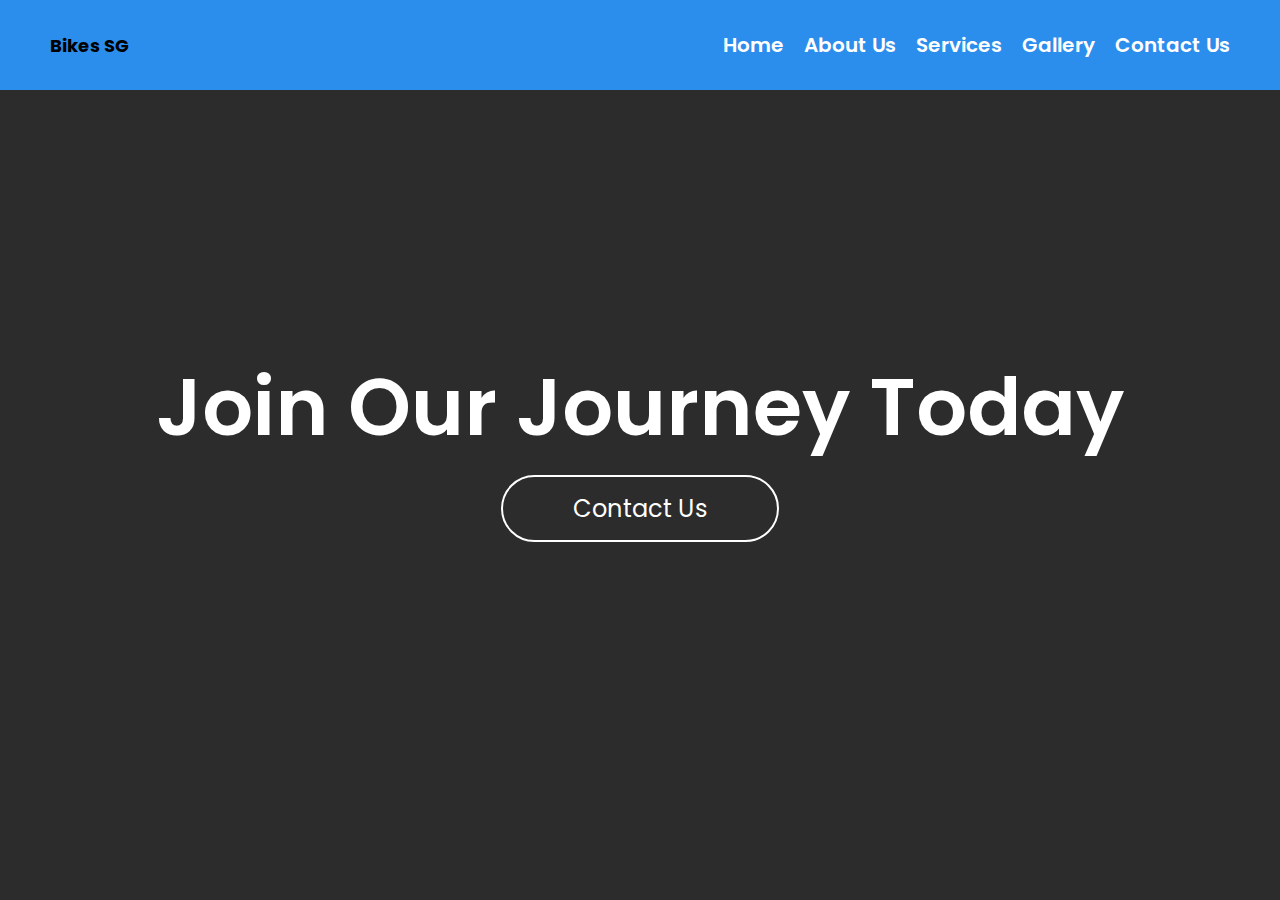
==== index.html @ f044cabc "update file directory" ====
<!DOCTYPE html>
<html lang="en">
  <head>
    <meta name="viewport" content="width=device-width, initial-scale=1.0" />
    <title>Bikes SG Official website</title>
    <link
      rel="stylesheet"
      href="https://cdnjs.cloudflare.com/ajax/libs/font-awesome/6.0.0-beta3/css/all.min.css"
    />
    <link
      href="https://fonts.googleapis.com/css2?family=Poppins:wght@600;700&display=swap"
      rel="stylesheet"
    />
    <link rel="stylesheet" href="home.css" />
  </head>

  <body>
    <header>
      <nav>
        <a href="index.html" id="logo">Bikes SG</a>
        <i class="fas fa-bars" id="ham-menu"></i>
        <ul id="nav-bar">
          <li>
            <a href="index.html">Home</a>
          </li>
          <li>
            <a href="about.html">About Us</a>
          </li>
          <li>
            <a href="services.html">Services</a>
          </li>
          <li>
            <a href="gallery.html">Gallery</a>
          </li>
          <li>
            <a href="contact.html">Contact Us</a>
          </li>
        </ul>
      </nav>
    </header>
    <section id="home">
        <div class="vid-background">
          <div class="overlay"></div>
            <video autoplay loop muted class="video">
              <source src="Images/5790079-hd_1920_1080_30fps.mp4" type="video/mp4">
            </video>
              <div class="content">
                <h1>Join Our Journey Today</h1>
                <a href="contact.html">Contact Us</a>
              </div>
        </div>        
    </section>

    
    <!-- Script -->
    <script src="script.js"></script>
  </body>
</html>
---- home.css ----
* {
    padding: 0;
    margin: 0;
    box-sizing: border-box;
  }
  html {
    font-size: 62.5%;
  }
  *:not(i) {
    font-family: "Poppins", sans-serif;
  }

  /* Navigation Bar */
  header {
    position: fixed; /* Ensures the navigation stays at the top */
    top: 0;
    left: 0;
    width: 100%; /* Full width */
    background-color: #2c8eec; /* Background for visibility */
    z-index: 1000; /* High value to stay above other elements */
    padding: 3rem 5rem;
  }
  
  nav {
    display: flex;
    justify-content: space-between;
    align-items: center;
  }
  nav ul {
    list-style: none;
    display: flex;
    gap: 2rem;
  }
  nav a {
    font-size: 1.8rem;
    text-decoration: none;
  }
  nav a#logo {
    color: #000000;
    font-weight: 700;
  }
  nav ul a {
    color: #ffffff;
    font-size: 2.0rem;
    font-weight: 600;
  }
  nav ul a:hover {
    border-bottom: 2px solid #ffffff;
  }
  section#home {
    height: 100vh;
    display: grid;
    place-items: center;
  }
  h1 {
    font-size: 4rem;
  }
  #ham-menu {
    display: none;
  }
  nav ul.active {
    left: 0;
  }
  @media only screen and (max-width: 991px) {
    html {
      font-size: 56.25%;
    }
    header {
      padding: 2.2rem 5rem;
    }
  }
  @media only screen and (max-width: 767px) {
    html {
      font-size: 50%;
    }
    #ham-menu {
      display: block;
      color: #ffffff;
    }
    nav a#logo,
    #ham-menu {
      font-size: 3.2rem;
    }
    nav ul {
      background-color: black;
      position: fixed;
      left: -100vw;
      top: 73.6px;
      width: 100vw;
      height: calc(100vh - 73.6px);
      display: flex;
      flex-direction: column;
      align-items: center;
      justify-content: space-around;
      transition: 1s;
      gap: 0;
    }
  }
  @media only screen and (max-width: 575px) {
    html {
      font-size: 46.87%;
    }
    header {
      padding: 2rem 3rem;
    }
    nav ul {
      top: 65.18px;
      height: calc(100vh - 65.18px);
    }
  }

  /* Home Page */
  .vid-background {
    width: 100%;
    height: 100vh;
    background: rgba(0, 0, 0, 0.5); 
    position: relative;
    padding: 0 5%;
    display: flex;
    align-items: center;
    justify-content: center;
    z-index: 1;
  }

  .overlay {
    position: absolute;
    top: 0;
    left: 0;
    width: 100%;
    height: 100%;
    background: rgba(0, 0, 0, 0.3); /* Dark overlay */
    z-index: 0; /* Above the video but below content */
  }
  

  .video {
    position: absolute;
    top: 0;
    left: 0;
    width: 100%;
    height: 100%;
    object-fit: cover;
    background: rgba(0, 0, 0, 0.5);
    z-index: -1;
  }
  
  .content {
    text-align: center;
    z-index: 1;
  }

  .content h1 {
    font-size: 80px;
    color: #fff;
    font-weight: 600;
    line-height: 1.2;
  }

  .content a{
    text-decoration: none;
    display: inline-block;
    color: #fff;
    font-size: 24px;
    border: 2px solid #fff;
    padding: 14px 70px;
    border-radius: 50px;
    margin-top: 20px;
    transition: 0.3s;
  }

  .content a:hover{
    background-color: #2c8eec;
    color: #fff;
  } 
  
 /* About Us Page */
 .banner {
  position: relative;
  width: 100%;
  height: 55vh;
  background: url(Images/banner-img.jpg) no-repeat center center/cover;
}
.banner::after {
  content: "";
  position: absolute;
  top: 0;
  left: 0;
  width: 100%;
  height: 100%;
  background: rgba(0, 0, 0, 0.5);
}
.banner-text {
  position: absolute;
  top: 61%;
  left: 50%;
  transform: translate(-50%, -50%);
  text-align: center;
  color: white;
  z-index: 1;
}
.banner-text h1 {
  font-size: 5.5rem;
  font-weight: 600;
}
.banner-text p {
  font-size: 1.8rem;
  margin-top: 1rem;
}
/* Content Section */
.content {
  padding: 3rem 2rem;
  text-align: center;
}
.content h2 {
  font-size: 2.5rem;
  margin-bottom: 1rem;
  color: #333;
  text-align: left;
}
.content p {
  text-align: left;
  max-width: 700px;
  margin: 1 auto;
  font-size: 1.5rem;
  color: #666;
}

.founder {
  position: relative;
  width: 100px;
  height: 200px;
}
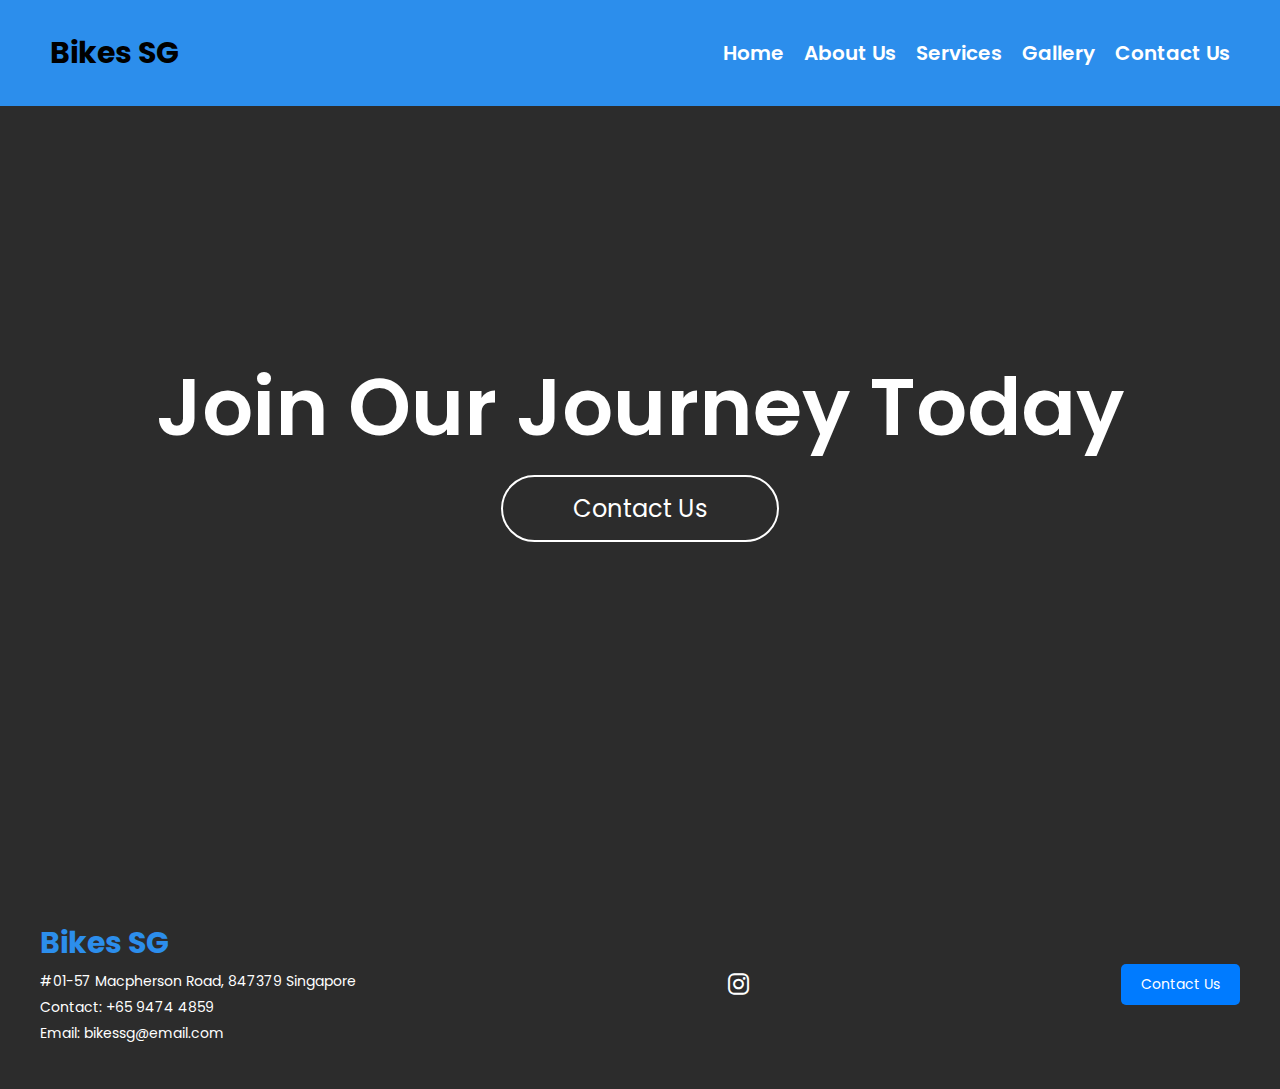
==== commit aa0a2b2a: "created a footer with contact information" ====
--- a/index.html
+++ b/index.html
@@ -11,7 +11,7 @@
       href="https://fonts.googleapis.com/css2?family=Poppins:wght@600;700&display=swap"
       rel="stylesheet"
     />
-    <link rel="stylesheet" href="home.css" />
+    <link rel="stylesheet" href="css files/home.css" />
   </head>
 
   <body>
@@ -42,7 +42,7 @@
         <div class="vid-background">
           <div class="overlay"></div>
             <video autoplay loop muted class="video">
-              <source src="Images/5790079-hd_1920_1080_30fps.mp4" type="video/mp4">
+              <source src="images/5790079-hd_1920_1080_30fps.mp4" type="video/mp4">
             </video>
               <div class="content">
                 <h1>Join Our Journey Today</h1>
@@ -50,8 +50,30 @@
               </div>
         </div>        
     </section>
-
+    <footer class="footer">
+      <div class="footer-container">
+        <!-- Left Section: Logo and Address -->
+        <div class="footer-left">
+          <h3>Bikes SG</h3>
+          <p>#01-57 Macpherson Road, 847379 Singapore</p>
+          <p>Contact: +65 9474 4859</p>
+          <p>Email: bikessg@email.com</p>
+        </div>
     
+        <!-- Middle Section: Social Media -->
+        <div class="footer-middle">
+          <a href="https://www.instagram.com/fernwee.cc/?utm_source=ig_embed&ig_rid=2fbc3f9a-21a0-4a02-b39e-11ad3ca0a81a" target="_blank" class="social-icon">
+            <i class="fab fa-instagram"></i>
+          </a>
+        </div>
+    
+        <!-- Right Section: Button -->
+        <div class="footer-right">
+          <button onclick="window.location.href='contact.html'" class="footer-button">Contact Us</button>
+        </div>
+      </div>
+    </footer>
+        
     <!-- Script -->
     <script src="script.js"></script>
   </body>
--- a/css files/home.css
+++ b/css files/home.css
@@ -0,0 +1,320 @@
+* {
+    padding: 0;
+    margin: 0;
+    box-sizing: border-box;
+  }
+  html {
+    font-size: 62.5%;
+  }
+  *:not(i) {
+    font-family: "Poppins", sans-serif;
+  }
+
+  /* Navigation Bar */
+  header {
+    position: fixed; /* Ensures the navigation stays at the top */
+    top: 0;
+    left: 0;
+    width: 100%; /* Full width */
+    background-color: #2c8eec; /* Background for visibility */
+    z-index: 1000; /* High value to stay above other elements */
+    padding: 3rem 5rem;
+  }
+  
+  nav {
+    display: flex;
+    justify-content: space-between;
+    align-items: center;
+  }
+  nav ul {
+    list-style: none;
+    display: flex;
+    gap: 2rem;
+  }
+  nav a {
+    font-size: 1.8rem;
+    text-decoration: none;
+  }
+  nav a#logo {
+    color: #000000;
+    font-weight: 700;
+    font-size: 3rem;
+  }
+  nav ul a {
+    color: #ffffff;
+    font-size: 2.0rem;
+    font-weight: 600;
+  }
+  nav ul a:hover {
+    border-bottom: 2px solid #ffffff;
+  }
+  section#home {
+    height: 100vh;
+    display: grid;
+    place-items: center;
+  }
+  h1 {
+    font-size: 4rem;
+  }
+  #ham-menu {
+    display: none;
+  }
+  nav ul.active {
+    left: 0;
+  }
+  @media only screen and (max-width: 991px) {
+    html {
+      font-size: 56.25%;
+    }
+    header {
+      padding: 2.2rem 5rem;
+    }
+  }
+  @media only screen and (max-width: 767px) {
+    html {
+      font-size: 50%;
+    }
+    #ham-menu {
+      display: block;
+      color: #ffffff;
+    }
+    nav a#logo,
+    #ham-menu {
+      font-size: 3.2rem;
+    }
+    nav ul {
+      background-color: black;
+      position: fixed;
+      left: -100vw;
+      top: 73.6px;
+      width: 100vw;
+      height: calc(100vh - 73.6px);
+      display: flex;
+      flex-direction: column;
+      align-items: center;
+      justify-content: space-around;
+      transition: 1s;
+      gap: 0;
+    }
+  }
+  @media only screen and (max-width: 575px) {
+    html {
+      font-size: 46.87%;
+    }
+    header {
+      padding: 2rem 3rem;
+    }
+    nav ul {
+      top: 65.18px;
+      height: calc(100vh - 65.18px);
+    }
+  }
+
+  /* Home Page */
+  .vid-background {
+    width: 100%;
+    height: 100vh;
+    background: rgba(0, 0, 0, 0.5); 
+    position: relative;
+    padding: 0 5%;
+    display: flex;
+    align-items: center;
+    justify-content: center;
+    z-index: 1;
+  }
+
+  .overlay {
+    position: absolute;
+    top: 0;
+    left: 0;
+    width: 100%;
+    height: 100%;
+    background: rgba(0, 0, 0, 0.3); /* Dark overlay */
+    z-index: 0; /* Above the video but below content */
+  }
+  
+
+  .video {
+    position: absolute;
+    top: 0;
+    left: 0;
+    width: 100%;
+    height: 100%;
+    object-fit: cover;
+    background: rgba(0, 0, 0, 0.5);
+    z-index: -1;
+  }
+  
+  .content {
+    text-align: center;
+    z-index: 1;
+  }
+
+  .content h1 {
+    font-size: 80px;
+    color: #fff;
+    font-weight: 600;
+    line-height: 1.2;
+  }
+
+  .content a{
+    text-decoration: none;
+    display: inline-block;
+    color: #fff;
+    font-size: 24px;
+    border: 2px solid #fff;
+    padding: 14px 70px;
+    border-radius: 50px;
+    margin-top: 20px;
+    transition: 0.3s;
+  }
+
+  .content a:hover{
+    background-color: #2c8eec;
+    color: #fff;
+  } 
+  
+ /* About Us Page */
+ .banner {
+  position: relative;
+  width: 100%;
+  height: 55vh;
+  background: url(Images/banner-img.jpg) no-repeat center center/cover;
+}
+.banner::after {
+  content: "";
+  position: absolute;
+  top: 0;
+  left: 0;
+  width: 100%;
+  height: 100%;
+  background: rgba(0, 0, 0, 0.5);
+}
+.banner-text {
+  position: absolute;
+  top: 61%;
+  left: 50%;
+  transform: translate(-50%, -50%);
+  text-align: center;
+  color: white;
+  z-index: 1;
+}
+.banner-text h1 {
+  font-size: 5.5rem;
+  font-weight: 600;
+}
+.banner-text p {
+  font-size: 1.8rem;
+  margin-top: 1rem;
+}
+/* Content Section */
+.content {
+  padding: 3rem 2rem;
+  text-align: center;
+}
+.content h2 {
+  font-size: 2.5rem;
+  margin-bottom: 1rem;
+  color: #333;
+  text-align: left;
+}
+.content p {
+  text-align: left;
+  max-width: 700px;
+  margin: 1 auto;
+  font-size: 1.5rem;
+  color: #666;
+}
+
+.founder {
+  position: relative;
+  width: 100px;
+  height: 200px;
+}
+
+ /* General Footer Styling */
+ .footer {
+  background-color: #2c2c2c;
+  color: #ffffff;
+  padding: 20px 40px;
+  display: flex;
+  justify-content: center;
+  align-items: center;
+  flex-direction: column;
+}
+
+.footer-container {
+  display: flex;
+  justify-content: space-between;
+  align-items: center;
+  max-width: 1200px;
+  width: 100%;
+  flex-wrap: wrap; /* For responsiveness */
+}
+
+/* Footer Left Section */
+.footer-left {
+  text-align: left;
+  margin-bottom: 20px;
+}
+
+.footer-left h3 {
+  color: #2c8eec;
+  font-size: 3rem;
+}
+
+.footer-left p {
+  margin: 5px 0;
+  font-size: 14px;
+}
+
+/* Footer Middle Section (Social Media) */
+.footer-middle {
+  margin-bottom: 20px;
+}
+
+.social-icon {
+  font-size: 24px;
+  color: #ffffff;
+  text-decoration: none;
+  transition: color 0.3s ease, transform 0.3s ease;
+}
+
+.social-icon:hover {
+  color: #ff4081; /* Pink hover color */
+  transform: scale(1.1);
+}
+
+/* Footer Right Section (Button) */
+.footer-right {
+  margin-bottom: 20px;
+}
+
+.footer-button {
+  background-color: #007BFF;
+  color: #ffffff;
+  border: none;
+  border-radius: 5px;
+  padding: 10px 20px;
+  font-size: 14px;
+  cursor: pointer;
+  transition: background-color 0.3s ease;
+}
+
+.footer-button:hover {
+  background-color: #0056b3;
+}
+
+/* Responsive Design */
+@media screen and (max-width: 768px) {
+  .footer-container {
+    flex-direction: column;
+    text-align: center;
+  }
+
+  .footer-left,
+  .footer-middle,
+  .footer-right {
+    margin-bottom: 10px;
+  }
+}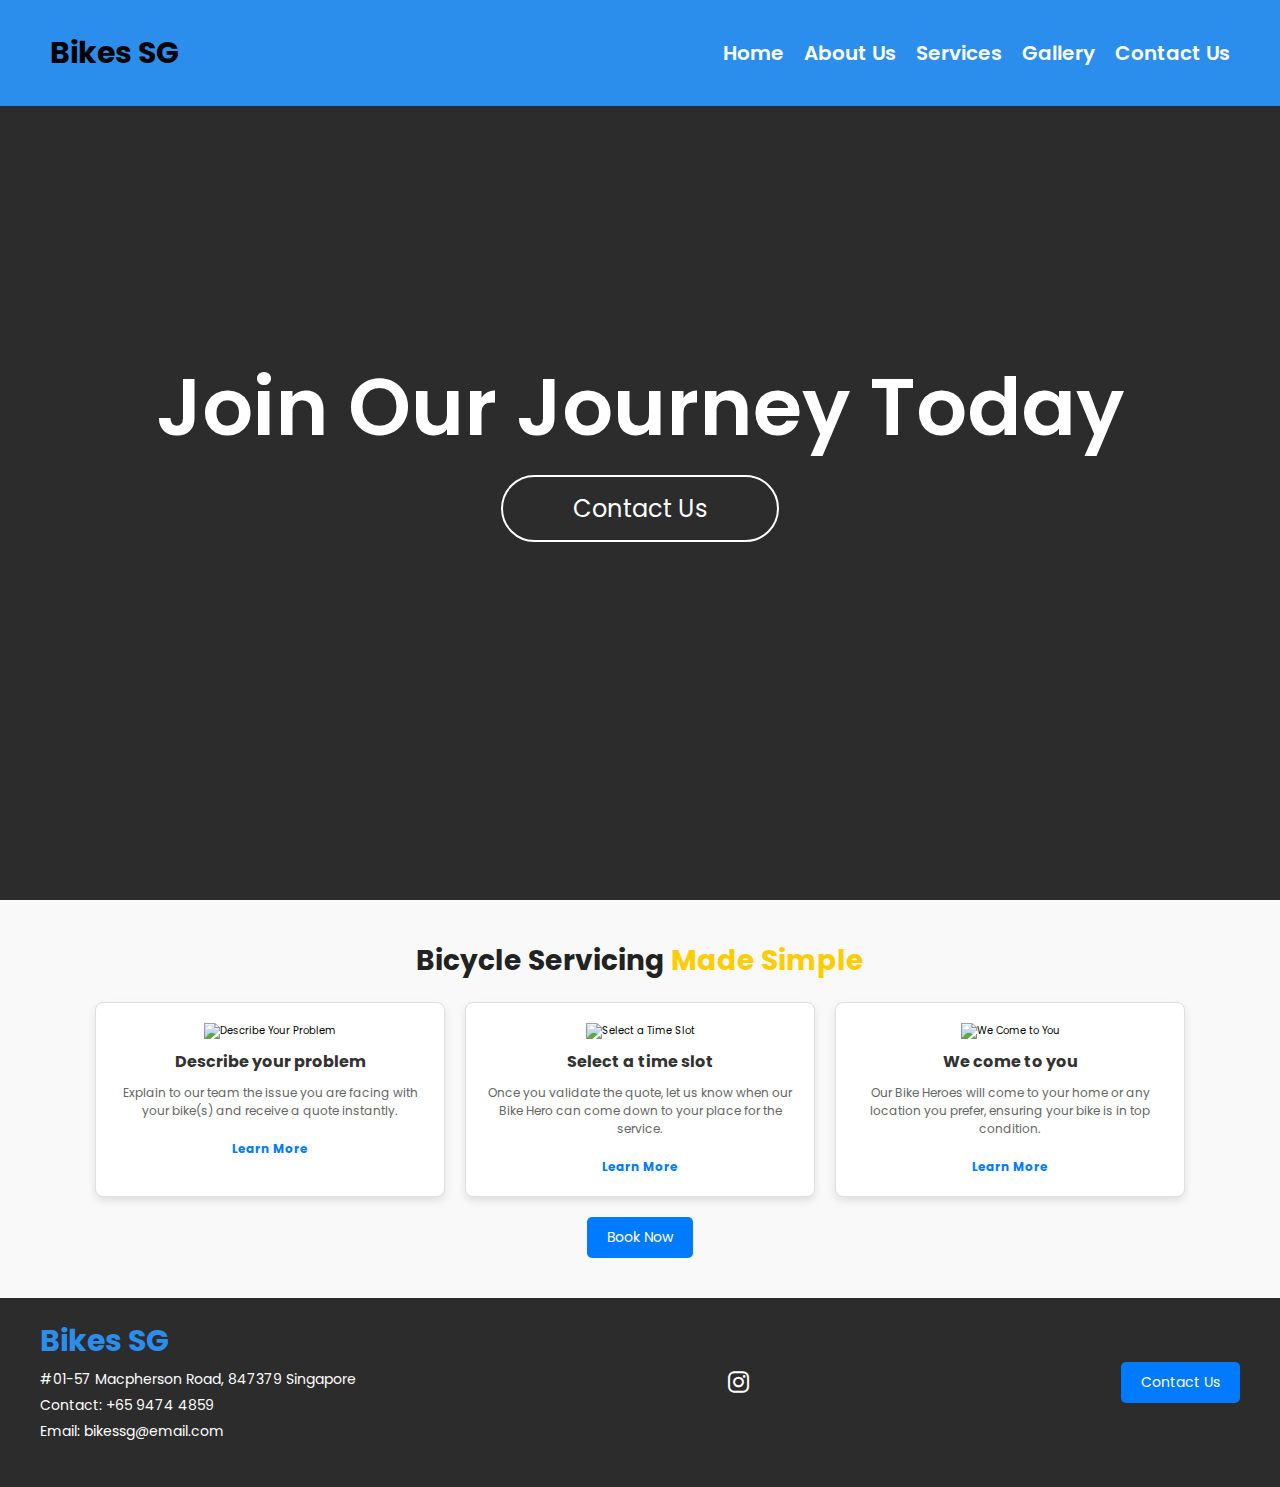
==== commit 4cebe4ad: "created page structure and layout for home/about us/services pages" ====
--- a/index.html
+++ b/index.html
@@ -50,6 +50,54 @@
               </div>
         </div>        
     </section>
+
+    <section class="services-overview">
+      <h2>Bicycle Servicing <span>Made Simple</span></h2>
+      <div class="services-flex-container">
+        <!-- Service 1 -->
+        <div class="service-box">
+          <div class="service-icon">
+            <img src="images/service-icon1.png" alt="Describe Your Problem">
+          </div>
+          <h3>Describe your problem</h3>
+          <p>
+            Explain to our team the issue you are facing with your bike(s) and
+            receive a quote instantly.
+          </p>
+          <a href="services.html#describe-problem" class="service-link">Learn More</a>
+        </div>
+    
+        <!-- Service 2 -->
+        <div class="service-box">
+          <div class="service-icon">
+            <img src="images/service-icon2.png" alt="Select a Time Slot">
+          </div>
+          <h3>Select a time slot</h3>
+          <p>
+            Once you validate the quote, let us know when our Bike Hero can come
+            down to your place for the service.
+          </p>
+          <a href="services.html#select-time-slot" class="service-link">Learn More</a>
+        </div>
+    
+        <!-- Service 3 -->
+        <div class="service-box">
+          <div class="service-icon">
+            <img src="images/service-icon3.png" alt="We Come to You">
+          </div>
+          <h3>We come to you</h3>
+          <p>
+            Our Bike Heroes will come to your home or any location you prefer,
+            ensuring your bike is in top condition.
+          </p>
+          <a href="services.html#we-come-to-you" class="service-link">Learn More</a>
+        </div>
+      </div>
+      <div class="services-button">
+        <a href="services.html" class="main-button">Book Now</a>
+      </div>
+    </section>
+    
     <footer class="footer">
       <div class="footer-container">
         <!-- Left Section: Logo and Address -->
--- a/css files/home.css
+++ b/css files/home.css
@@ -232,6 +232,105 @@
   height: 200px;
 }
 
+/* Services Overview Section */
+.services-overview {
+  text-align: center;
+  background-color: #f9f9f9;
+  padding: 4rem 2rem;
+}
+
+.services-overview h2 {
+  font-size: 2.8rem;
+  margin-bottom: 2rem;
+  font-weight: bold;
+  color: #222;
+}
+
+.services-overview h2 span {
+  color: #ffcc00; /* Highlight color */
+}
+
+.services-flex-container {
+  display: flex;
+  justify-content: center;
+  align-items: stretch;
+  flex-wrap: wrap;
+  gap: 2rem;
+}
+
+.service-box {
+  background: white;
+  border: 1px solid #e0e0e0;
+  border-radius: 8px;
+  box-shadow: 0 4px 8px rgba(0, 0, 0, 0.1);
+  padding: 2rem;
+  text-align: center;
+  flex: 1 1 calc(33.333% - 2rem);
+  max-width: 350px;
+}
+
+.service-icon img {
+  width: 50px;
+  height: 50px;
+  margin-bottom: 1rem;
+}
+
+.service-box h3 {
+  font-size: 1.6rem;
+  color: #333;
+  margin-bottom: 1rem;
+}
+
+.service-box p {
+  font-size: 1.2rem;
+  color: #666;
+  margin-bottom: 2rem;
+}
+
+.service-link {
+  display: inline-block;
+  font-size: 1.2rem;
+  color: #007bff;
+  text-decoration: none;
+  font-weight: bold;
+  transition: color 0.3s;
+}
+
+.service-link:hover {
+  color: #0056b3;
+}
+
+.services-button {
+  margin-top: 2rem;
+}
+
+.main-button {
+  display: inline-block;
+  background-color: #007bff;
+  color: white;
+  padding: 1rem 2rem;
+  text-decoration: none;
+  font-size: 1.4rem;
+  border-radius: 5px;
+  transition: background-color 0.3s;
+}
+
+.main-button:hover {
+  background-color: #0056b3;
+}
+
+/* Responsive Design */
+@media (max-width: 768px) {
+  .services-flex-container {
+    flex-direction: column;
+    align-items: center;
+  }
+
+  .service-box {
+    flex: 1 1 100%;
+  }
+}
+
  /* General Footer Styling */
  .footer {
   background-color: #2c2c2c;
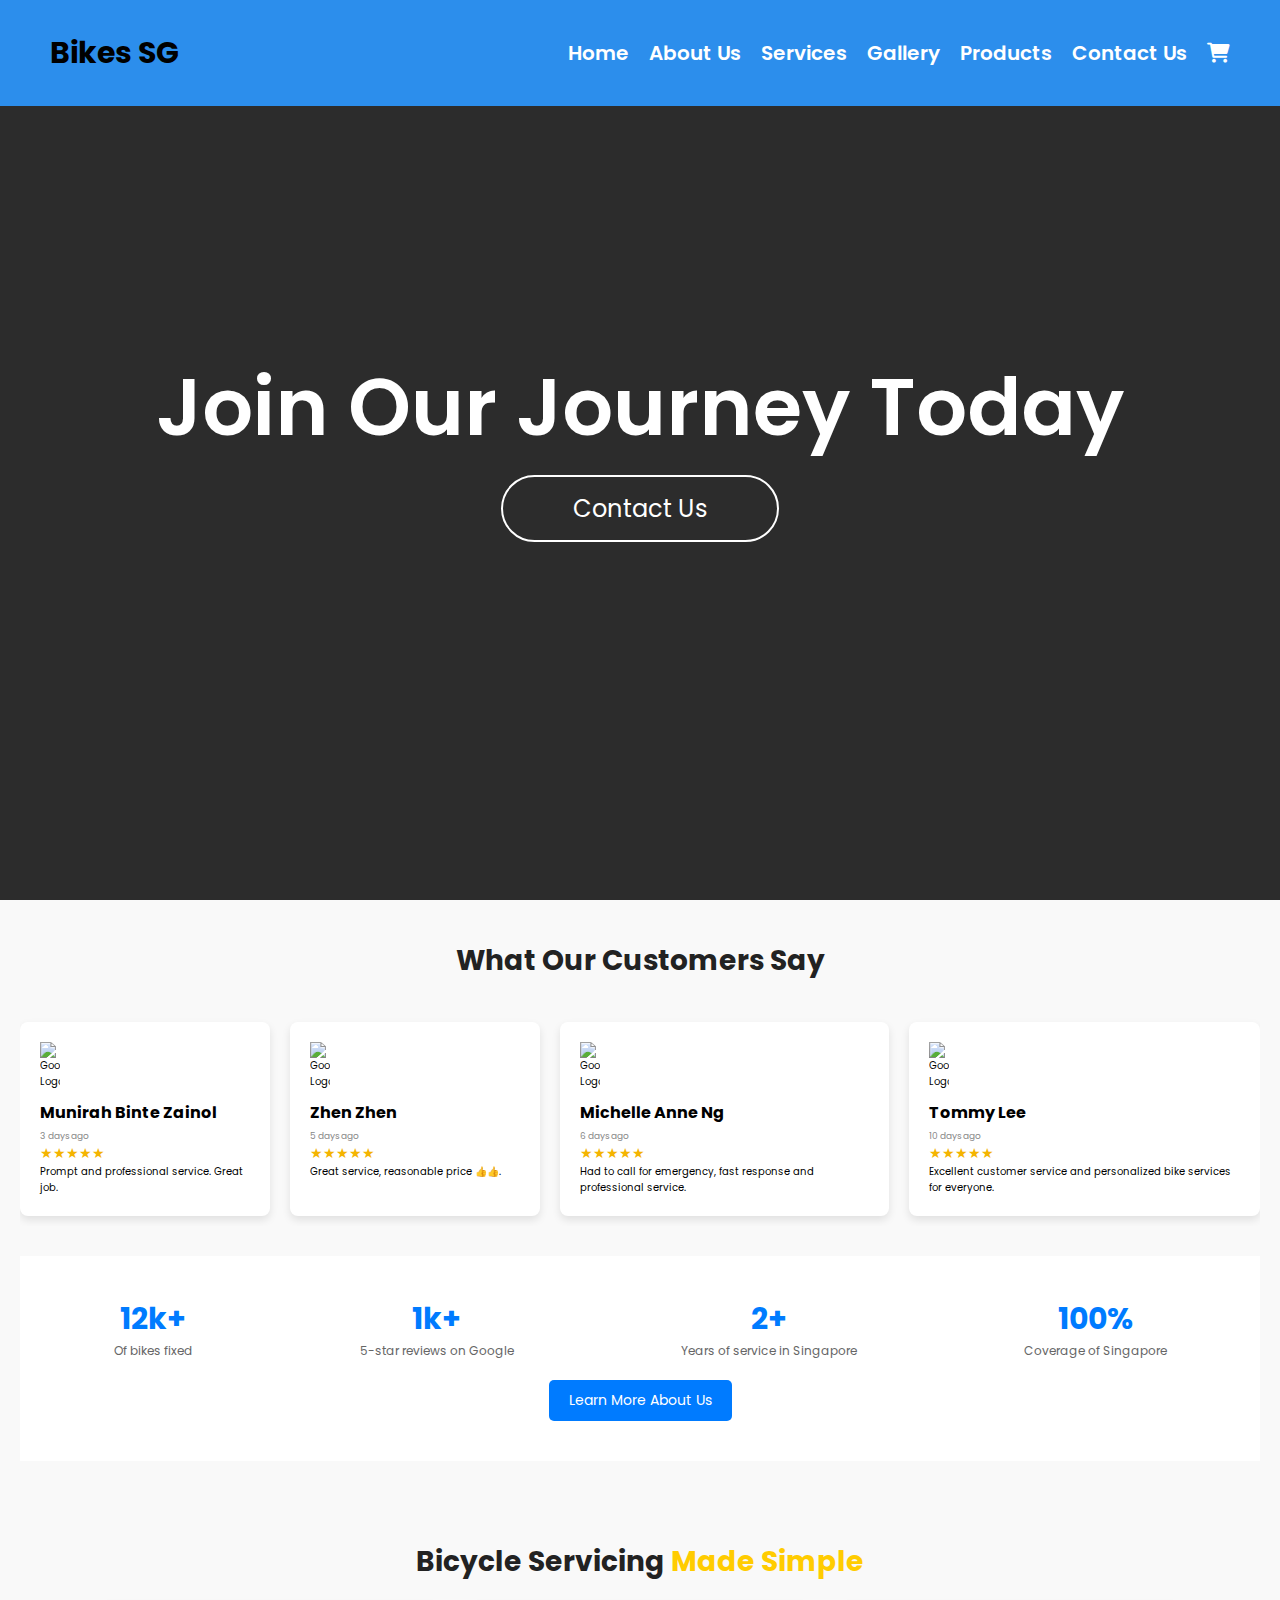
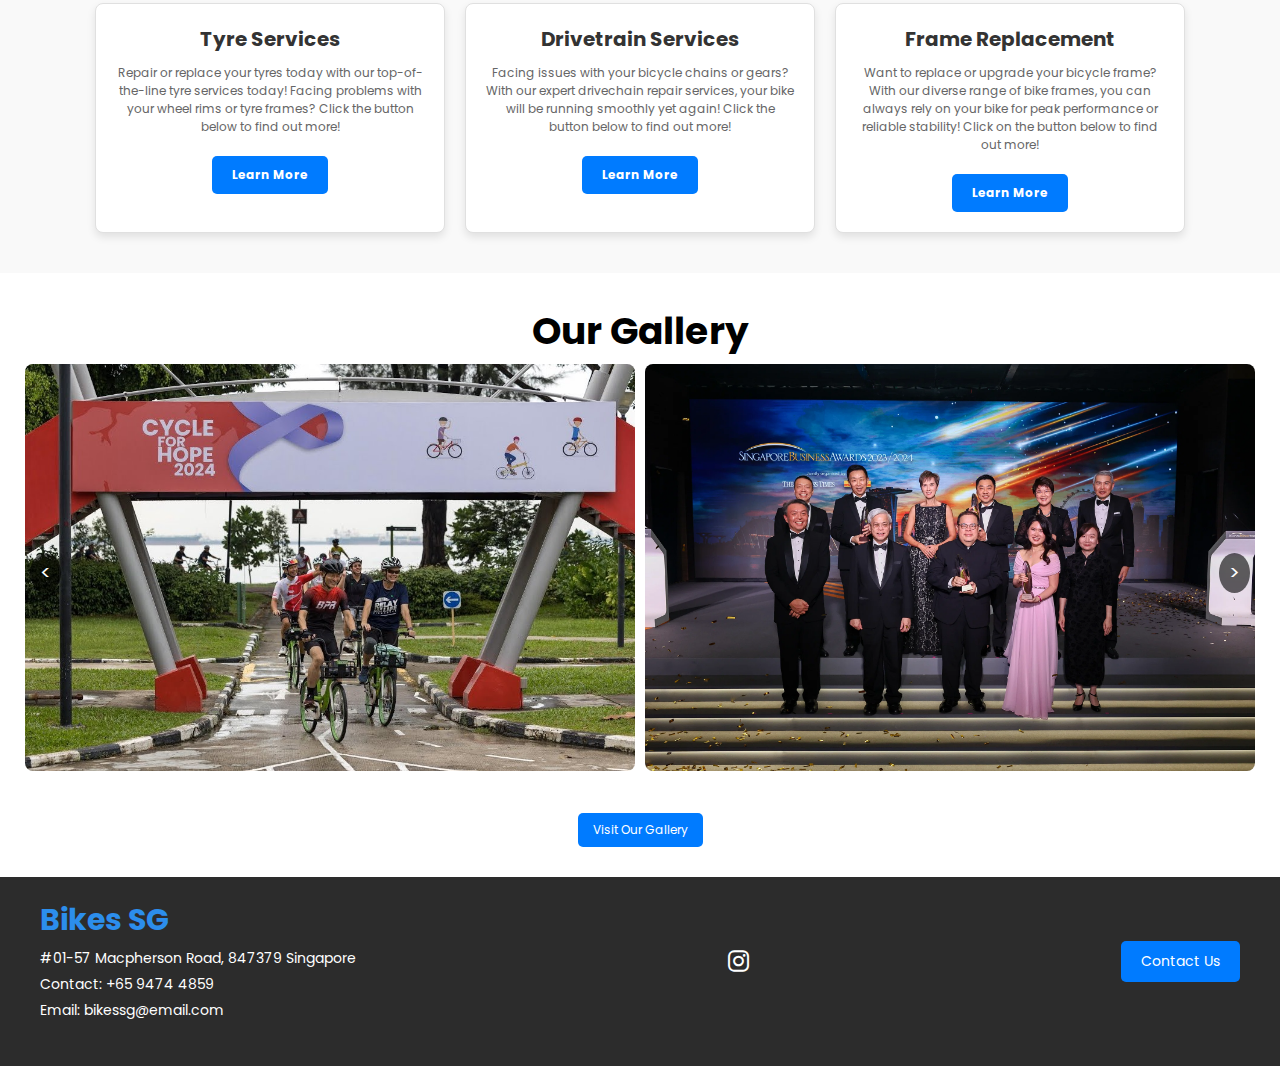
==== commit 2e48038a: "create products and cart page" ====
--- a/index.html
+++ b/index.html
@@ -33,11 +33,20 @@
             <a href="gallery.html">Gallery</a>
           </li>
           <li>
+            <a href="products.html">Products</a>
+          </li>
+          <li>
             <a href="contact.html">Contact Us</a>
+          </li>
+          <li>
+            <a href="checkout.html" id="cart-nav">
+              <i class="fas fa-shopping-cart"></i>              
+            </a>
           </li>
         </ul>
       </nav>
     </header>
+    
     <section id="home">
         <div class="vid-background">
           <div class="overlay"></div>
@@ -51,50 +60,141 @@
         </div>        
     </section>
 
+    <!-- Combined Customer Reviews and Key Metrics Section -->
+<section class="homepage-info">
+  <!-- Customer Reviews Section -->
+  <div class="customer-reviews">
+    <h2>What Our Customers Say</h2>
+    <div class="reviews-container">
+      <div class="review-card">
+        <img src="images/google-logo.png" alt="Google Logo">
+        <h3>Munirah Binte Zainol</h3>
+        <p class="review-date">3 days ago</p>
+        <p class="stars">★★★★★</p>
+        <p>Prompt and professional service. Great job.</p>
+      </div>
+      <div class="review-card">
+        <img src="images/google-logo.png" alt="Google Logo">
+        <h3>Zhen Zhen</h3>
+        <p class="review-date">5 days ago</p>
+        <p class="stars">★★★★★</p>
+        <p>Great service, reasonable price 👍👍.</p>
+      </div>
+      <div class="review-card">
+        <img src="images/google-logo.png" alt="Google Logo">
+        <h3>Michelle Anne Ng</h3>
+        <p class="review-date">6 days ago</p>
+        <p class="stars">★★★★★</p>
+        <p>Had to call for emergency, fast response and professional service.</p>
+      </div>
+      <div class="review-card">
+        <img src="images/google-logo.png" alt="Google Logo">
+        <h3>Tommy Lee</h3>
+        <p class="review-date">10 days ago</p>
+        <p class="stars">★★★★★</p>
+        <p>Excellent customer service and personalized bike services for everyone.</p>
+      </div>
+    </div>
+  </div>
+
+  <!-- Key Metrics Section -->
+  <div class="metrics">
+    <div class="metrics-container">      
+      <div class="metric">
+        <h3>12k+</h3>
+        <p>Of bikes fixed</p>
+      </div>
+      <div class="metric">
+        <h3>1k+</h3>
+        <p>5-star reviews on Google</p>
+      </div>
+      <div class="metric">
+        <h3>2+</h3>
+        <p>Years of service in Singapore</p>
+      </div>
+      <div class="metric">
+        <h3>100%</h3>
+        <p>Coverage of Singapore</p>
+      </div>
+    </div>
+    <!-- Button to About Us -->
+    <div class="about-button">
+      <a href="about.html" class="main-button">Learn More About Us</a>
+    </div>
+  </div>
+</section>
+
+
     <section class="services-overview">
       <h2>Bicycle Servicing <span>Made Simple</span></h2>
       <div class="services-flex-container">
         <!-- Service 1 -->
-        <div class="service-box">
-          <div class="service-icon">
-            <img src="images/service-icon1.png" alt="Describe Your Problem">
-          </div>
-          <h3>Describe your problem</h3>
+        <div class="service-box">          
+          <h3>Tyre Services</h3>
           <p>
-            Explain to our team the issue you are facing with your bike(s) and
-            receive a quote instantly.
+            Repair or replace your tyres today with our top-of-the-line tyre services today! 
+            Facing problems with your wheel rims or tyre frames? Click the button below to find out more!
           </p>
-          <a href="services.html#describe-problem" class="service-link">Learn More</a>
+          <a href="services.html#tyre-flexbox" class="service-button">Learn More</a>
+
         </div>
     
         <!-- Service 2 -->
         <div class="service-box">
-          <div class="service-icon">
-            <img src="images/service-icon2.png" alt="Select a Time Slot">
-          </div>
-          <h3>Select a time slot</h3>
+          <h3>Drivetrain Services</h3>
           <p>
-            Once you validate the quote, let us know when our Bike Hero can come
-            down to your place for the service.
+            Facing issues with your bicycle chains or gears? 
+            With our expert drivechain repair services, your bike will be running smoothly yet again!
+            Click the button below to find out more!
           </p>
-          <a href="services.html#select-time-slot" class="service-link">Learn More</a>
+          <a href="services.html#chain-flexbox" class="service-button">Learn More</a>
         </div>
     
         <!-- Service 3 -->
         <div class="service-box">
-          <div class="service-icon">
-            <img src="images/service-icon3.png" alt="We Come to You">
-          </div>
-          <h3>We come to you</h3>
+          <h3>Frame Replacement</h3>
           <p>
-            Our Bike Heroes will come to your home or any location you prefer,
-            ensuring your bike is in top condition.
+            Want to replace or upgrade your bicycle frame? 
+            With our diverse range of bike frames, you can always rely on your bike for peak performance or reliable stability!
+            Click on the button below to find out more!
+          
           </p>
-          <a href="services.html#we-come-to-you" class="service-link">Learn More</a>
-        </div>
-      </div>
-      <div class="services-button">
-        <a href="services.html" class="main-button">Book Now</a>
+          <a href="services.html#frame-flexbox" class="service-button">Learn More</a>
+        </div>
+      </div>
+    </section>
+
+    <section class="image-slider">
+      <h2>Our Gallery</h2>
+      <div class="slider-container">
+        <button class="slider-control prev">&lt;</button>
+        <div class="slider-track">
+          <div class="slider-item">
+            <img src="images/cycle-for-hope.jpg" alt="Product One">            
+          </div>
+          <div class="slider-item">
+            <img src="images/business awards 2023.png" alt="Product Two">            
+          </div>
+          <div class="slider-item">
+            <img src="images/nat-champions.jpg" alt="Product Three">            
+          </div>
+          <div class="slider-item">
+            <img src="images/East Coast Cyclist Park.jpg" alt="Product Four">            
+          </div>
+          <div class="slider-item">
+            <img src="images/ocbc-team.jpg" alt="Product Four">            
+          </div>
+          <div class="slider-item">
+            <img src="images/TUDOR-RIDE.webp" alt="Product Four">            
+          </div>
+          <div class="slider-item">
+            <img src="images/Singapore-Business-Awards-Winners.png" alt="Product Four">      
+          </div>
+        </div>
+        <button class="slider-control next">&gt;</button>
+      </div>
+      <div class="gallery-button-container">
+        <a href="gallery.html" class="gallery-button">Visit Our Gallery</a>
       </div>
     </section>
     
@@ -123,6 +223,6 @@
     </footer>
         
     <!-- Script -->
-    <script src="script.js"></script>
+    <script src="home-slider.js"></script>
   </body>
 </html>--- a/css files/home.css
+++ b/css files/home.css
@@ -19,6 +19,27 @@
     background-color: #2c8eec; /* Background for visibility */
     z-index: 1000; /* High value to stay above other elements */
     padding: 3rem 5rem;
+  }
+
+  #cart-nav {
+    position: relative;
+    font-size: 2rem;
+    color: white;
+  }
+  
+  #cart-count-navbar {
+    position: absolute;
+    top: -8px;
+    right: -8px;
+    background-color: red;
+    color: white;
+    font-size: 1.2rem;
+    border-radius: 50%;
+    width: 20px;
+    height: 20px;
+    display: flex;
+    justify-content: center;
+    align-items: center;
   }
   
   nav {
@@ -174,64 +195,6 @@
     color: #fff;
   } 
   
- /* About Us Page */
- .banner {
-  position: relative;
-  width: 100%;
-  height: 55vh;
-  background: url(Images/banner-img.jpg) no-repeat center center/cover;
-}
-.banner::after {
-  content: "";
-  position: absolute;
-  top: 0;
-  left: 0;
-  width: 100%;
-  height: 100%;
-  background: rgba(0, 0, 0, 0.5);
-}
-.banner-text {
-  position: absolute;
-  top: 61%;
-  left: 50%;
-  transform: translate(-50%, -50%);
-  text-align: center;
-  color: white;
-  z-index: 1;
-}
-.banner-text h1 {
-  font-size: 5.5rem;
-  font-weight: 600;
-}
-.banner-text p {
-  font-size: 1.8rem;
-  margin-top: 1rem;
-}
-/* Content Section */
-.content {
-  padding: 3rem 2rem;
-  text-align: center;
-}
-.content h2 {
-  font-size: 2.5rem;
-  margin-bottom: 1rem;
-  color: #333;
-  text-align: left;
-}
-.content p {
-  text-align: left;
-  max-width: 700px;
-  margin: 1 auto;
-  font-size: 1.5rem;
-  color: #666;
-}
-
-.founder {
-  position: relative;
-  width: 100px;
-  height: 200px;
-}
-
 /* Services Overview Section */
 .services-overview {
   text-align: center;
@@ -269,14 +232,8 @@
   max-width: 350px;
 }
 
-.service-icon img {
-  width: 50px;
-  height: 50px;
-  margin-bottom: 1rem;
-}
-
 .service-box h3 {
-  font-size: 1.6rem;
+  font-size: 2rem;
   color: #333;
   margin-bottom: 1rem;
 }
@@ -287,36 +244,28 @@
   margin-bottom: 2rem;
 }
 
-.service-link {
+.service-button {
   display: inline-block;
-  font-size: 1.2rem;
-  color: #007bff;
-  text-decoration: none;
-  font-weight: bold;
-  transition: color 0.3s;
-}
-
-.service-link:hover {
-  color: #0056b3;
-}
+  background-color: #007bff; /* Primary color */
+  color: white; /* Text color */
+  padding: 1rem 2rem; /* Spacing inside the button */
+  text-decoration: none; /* Remove underline */
+  font-size: 1.2rem; /* Text size */
+  font-weight: bold; /* Bold text */
+  border-radius: 5px; /* Rounded corners */
+  transition: background-color 0.3s ease, transform 0.2s ease; /* Smooth hover effect */
+  cursor: pointer; /* Show pointer cursor */
+}
+
+.service-button:hover {
+  background-color: #0056b3; /* Darker blue on hover */
+  transform: translateY(-3px); /* Lift the button slightly on hover */
+  box-shadow: 0 4px 8px rgba(0, 0, 0, 0.2); /* Add shadow on hover */
+}
+
 
 .services-button {
   margin-top: 2rem;
-}
-
-.main-button {
-  display: inline-block;
-  background-color: #007bff;
-  color: white;
-  padding: 1rem 2rem;
-  text-decoration: none;
-  font-size: 1.4rem;
-  border-radius: 5px;
-  transition: background-color 0.3s;
-}
-
-.main-button:hover {
-  background-color: #0056b3;
 }
 
 /* Responsive Design */
@@ -416,4 +365,198 @@
   .footer-right {
     margin-bottom: 10px;
   }
+}
+
+/* Combined Homepage Info Section */
+.homepage-info {
+  background-color: #f9f9f9;
+  padding: 4rem 2rem;
+}
+
+.homepage-info h2 {
+  font-size: 2.8rem;
+  font-weight: bold;
+  text-align: center;
+  margin-bottom: 3rem;
+  color: #222;
+}
+
+/* Customer Reviews Section */
+.customer-reviews {
+  margin-bottom: 3rem;
+}
+
+.reviews-container {
+  display: flex;
+  overflow-x: auto;
+  gap: 2rem;
+  padding: 1rem 0;
+}
+
+.review-card {
+  min-width: 250px;
+  background: white;
+  border-radius: 8px;
+  padding: 2rem;
+  box-shadow: 0 4px 8px rgba(0, 0, 0, 0.1);
+}
+
+.review-card img {
+  width: 20px;
+  height: auto;
+  margin-bottom: 1rem;
+  display: inline-block;
+  vertical-align: middle;
+}
+
+.review-card h3 {
+  font-size: 1.6rem;
+  margin-bottom: 0.5rem;
+}
+
+.review-card .review-date {
+  color: #888;
+  font-size: 0.9rem;
+}
+
+.review-card .stars {
+  color: #f4b400; /* Gold color for stars */
+  font-size: 1.4rem;
+}
+
+/* Key Metrics Section */
+.metrics {
+  background-color: #fff;
+  padding: 4rem 2rem;
+  text-align: center;
+}
+
+.metrics h2 {
+  font-size: 2.5rem; /* Make the header prominent */
+  font-weight: bold;
+  margin-bottom: 3rem; /* Add spacing below the header */
+  color: #222; /* Neutral dark color */
+}
+
+.metrics-container {
+  display: flex;
+  justify-content: space-around;
+  flex-wrap: wrap;
+  gap: 2rem;
+}
+
+.metric h3 {
+  font-size: 3rem; /* Highlight the numbers */
+  color: #007bff; /* Primary color */
+}
+
+.metric p {
+  font-size: 1.2rem;
+  color: #666;
+}
+
+.about-button {
+  margin-top: 2rem;
+  text-align: center;
+}
+
+.main-button {
+  display: inline-block;
+  background-color: #007bff;
+  color: white;
+  padding: 1rem 2rem;
+  text-decoration: none;
+  font-size: 1.4rem;
+  border-radius: 5px;
+  transition: background-color 0.3s ease, transform 0.2s ease;
+  cursor: pointer;
+}
+
+.main-button:hover {
+  background-color: #0056b3;
+  transform: translateY(-3px);
+  box-shadow: 0 4px 8px rgba(0, 0, 0, 0.2);
+}
+
+/* Image Slider Section */
+.image-slider {
+  background-color: #fff;
+  padding: 3rem 2rem;
+  text-align: center;
+  font-size: 2.5rem;
+}
+
+.slider-container {
+  position: relative;
+  display: flex;
+  align-items: center;
+  overflow: hidden;
+  max-width: 100%;
+  margin: 0 auto;
+}
+
+.slider-track {
+  display: flex;
+  transition: transform 0.5s ease-in-out;
+}
+
+.slider-item {
+  flex: 0 0 50%; /* Make each image occupy 50% of the slider's width */
+  max-width: 50%; /* Prevent it from growing beyond 50% */
+  position: relative;
+  padding: 0.5rem; /* Add spacing between images */
+}
+
+.slider-item img {
+  width: 100%;
+  height: auto;
+  border-radius: 8px;
+}
+
+/* Slider Controls */
+.slider-control {
+  position: absolute;
+  top: 50%;
+  transform: translateY(-50%);
+  background: rgba(0, 0, 0, 0.6);
+  color: white;
+  border: none;
+  font-size: 2rem;
+  padding: 0.5rem 1rem;
+  border-radius: 50%;
+  cursor: pointer;
+  z-index: 2;
+}
+
+.slider-control.prev {
+  left: 1rem;
+}
+
+.slider-control.next {
+  right: 1rem;
+}
+
+.slider-control:hover {
+  background: rgba(0, 0, 0, 0.8);
+}
+
+/* Gallery Button */
+.gallery-button-container {
+  margin-top: 2rem;
+}
+
+.gallery-button {
+  display: inline-block;
+  background-color: #007bff;
+  color: white;
+  padding: 0.8rem 1.5rem;
+  text-decoration: none;
+  font-size: 1.2rem;
+  border-radius: 5px;
+  transition: background-color 0.3s ease, transform 0.2s ease;
+}
+
+.gallery-button:hover {
+  background-color: #0056b3;
+  transform: translateY(-2px);
 }